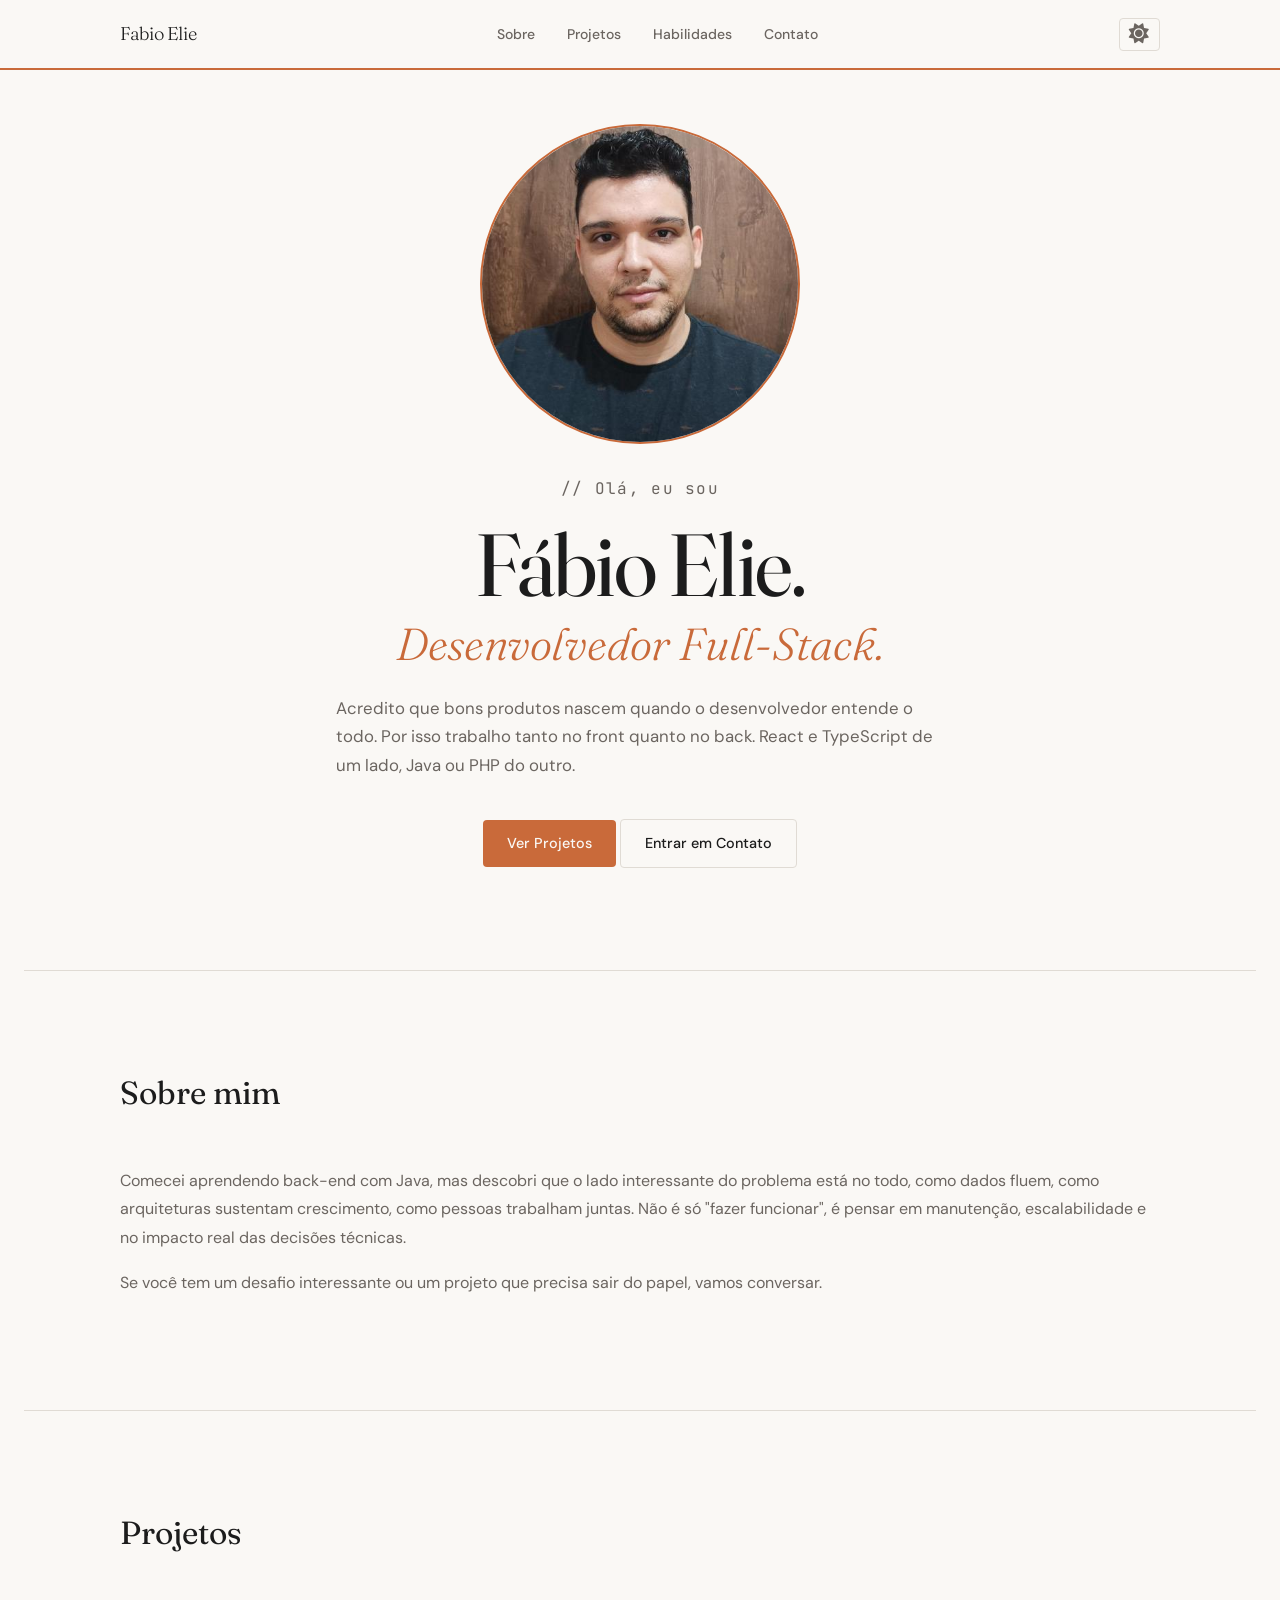
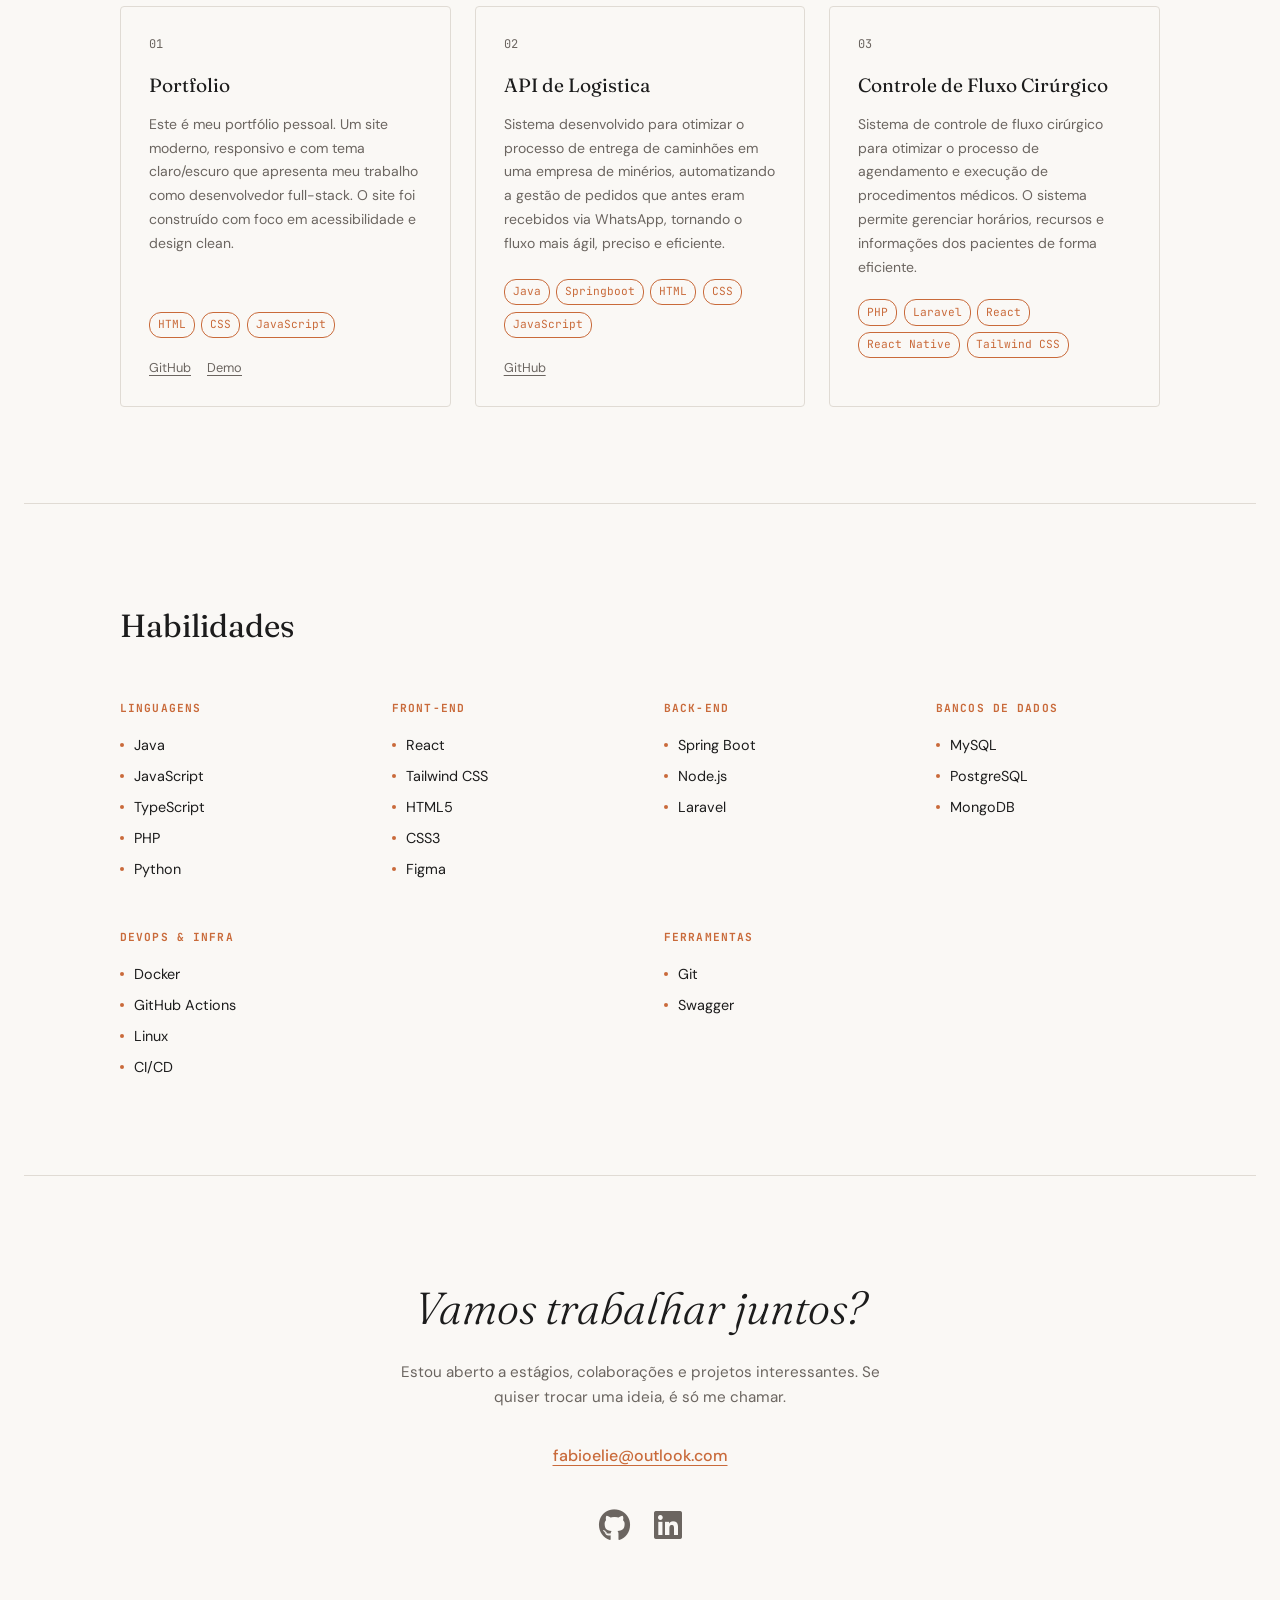
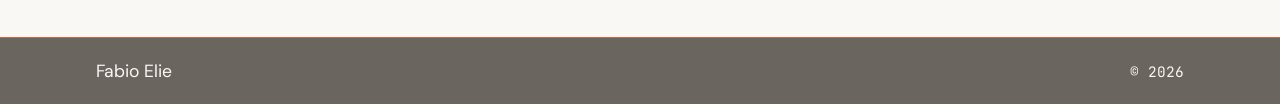
==== index.html @ 977f4936 "Commit Inicial" ====
<!DOCTYPE html>
<html lang="pt-BR">
<head>
  <meta charset="UTF-8" />
  <meta name="viewport" content="width=device-width, initial-scale=1.0" />
  <meta name="description" content="Fabio Elie — Desenvolvedor Full-Stack. Portfólio pessoal." />
  <title>Fabio Elie — Desenvolvedor Full-Stack</title>
  <link rel="stylesheet" href="CSS/index.css" />
  <link rel="stylesheet" href="https://cdnjs.cloudflare.com/ajax/libs/font-awesome/6.4.0/css/all.min.css" />
</head>

<body>
  <header>
    <nav>
      <a href="#inicio" class="nav-logo">Fabio Elie</a>

      <ul class="nav-links">
        <li><a href="#sobre">Sobre</a></li>
        <li><a href="#projetos">Projetos</a></li>
        <li><a href="#habilidades">Habilidades</a></li>
        <li><a href="#contato">Contato</a></li>
    </ul>
    
    <div class="nav-botoes">
        <button class="btn-hamburger" onclick="alternarMenu()" aria-label="Abrir menu">☰</button>
        <button class="btn-tema" onclick="alternarTema()" aria-label="Alternar modo escuro">
          <i id="icon-tema" class="fas fa-sun"></i>
        </button>
    </div>
</nav>

    <div id="menu-mobile" class="menu-mobile" role="navigation" aria-label="Menu mobile">
      <a href="#sobre" onclick="fecharMenu()">Sobre</a>
      <a href="#projetos" onclick="fecharMenu()">Projetos</a>
      <a href="#habilidades" onclick="fecharMenu()">Habilidades</a>
      <a href="#contato" onclick="fecharMenu()">Contato</a>
    </div>
  </header>

  <main>
    <section id="inicio">
      <div class="wrapper">
        <img src="IMAGES/eu.jpeg" alt="Fábio Elie" class="minha-foto" />
        <p class="ola">// Olá, eu sou</p>
        <h1 class="meu-nome">Fábio Elie.</h1>
        <h2 class="meu-titulo">Desenvolvedor Full-Stack.</h2>
        <p class="minha-descricao">
          Acredito que bons produtos nascem quando o desenvolvedor entende o todo.
          Por isso trabalho tanto no front quanto no back. React e TypeScript de um lado, Java ou PHP do outro.
        </p>
        <div class="hero-botoes">
          <a href="#projetos" class="btn-primario">Ver Projetos</a>
          <a href="#contato" class="btn-secundario">Entrar em Contato</a>
        </div>
      </div>
    </section>

    <hr />

    <section id="sobre">
      <div class="wrapper">
        <h2 class="titulo-secao">Sobre mim</h2>
        <div class="sobre">
          <div class="sobre-texto">
            <p>
              Comecei aprendendo back-end com Java, mas descobri que o lado interessante do problema está no todo, como dados fluem, como arquiteturas sustentam crescimento, como pessoas trabalham juntas. Não é só "fazer funcionar", é pensar em manutenção, escalabilidade e no impacto real das decisões técnicas.
            </p>
            <p>
              Se você tem um desafio interessante ou um projeto que precisa sair do papel, vamos conversar.
            </p>
          </div>
        </div>
      </div>
    </section>

    <hr />

    <section id="projetos">
      <div class="wrapper">
        <h2 class="titulo-secao">Projetos</h2>
        <div class="projetos-wrapper">

          <article class="card-projeto">
            <span class="card-numero">01</span>
            <h3 class="card-titulo">Portfolio</h3>
            <p class="card-descricao">
              Este é meu portfólio pessoal. Um site moderno, responsivo e com tema claro/escuro que apresenta meu trabalho como desenvolvedor full-stack. O site foi construído com foco em acessibilidade e design clean.
            </p>
            <div class="card-tags">
              <span class="tag">HTML</span>
              <span class="tag">CSS</span>
              <span class="tag">JavaScript</span>
            </div>
            <div class="card-links">
              <a href="https://github.com/FabioElie/Portfolio" aria-label="Ver código do projeto Portfolio no GitHub">GitHub</a>
              <a href="#" aria-label="Ver demonstração do projeto Portfolio">Demo</a>
            </div>
          </article>

          <article class="card-projeto">
            <span class="card-numero">02</span>
            <h3 class="card-titulo">API de Logistica</h3>
            <p class="card-descricao">
              Sistema desenvolvido para otimizar o processo de entrega de caminhões em uma empresa de minérios, automatizando a gestão de pedidos que antes eram recebidos via WhatsApp, tornando o fluxo mais ágil, preciso e eficiente. 
            </p>
            <div class="card-tags">
              <span class="tag">Java</span>
              <span class="tag">Springboot</span>
              <span class="tag">HTML</span>
              <span class="tag">CSS</span>
              <span class="tag">JavaScript</span>
            </div>
            <div class="card-links">
              <a href="https://github.com/FabioElie/API-Logistica" aria-label="Ver código do projeto API de Logistica no GitHub">GitHub</a>
            </div>
          </article>

          <article class="card-projeto">
            <span class="card-numero">03</span>
            <h3 class="card-titulo">Controle de Fluxo Cirúrgico</h3>
            <p class="card-descricao">
              Sistema de controle de fluxo cirúrgico para otimizar o processo de agendamento e execução de procedimentos médicos. O sistema permite gerenciar horários, recursos e informações dos pacientes de forma eficiente.
            </p>
            <div class="card-tags">
              <span class="tag">PHP</span>
              <span class="tag">Laravel</span>
              <span class="tag">React</span>
              <span class="tag">React Native</span>
              <span class="tag">Tailwind CSS</span>
            </div>
            <div class="card-links">
            </div>
          </article>

        </div>
      </div>
    </section>

    <hr />

    <section id="habilidades">
      <div class="wrapper">
        <h2 class="titulo-secao">Habilidades</h2>
        <div class="habilidades-grid">

          <div class="habilidade-categoria">
            <h3>Linguagens</h3>
            <ul>
              <li>Java</li>
              <li>JavaScript</li>
              <li>TypeScript</li>
              <li>PHP</li>
              <li>Python</li>
            </ul>
          </div>

          <div class="habilidade-categoria">
            <h3>Front-end</h3>
            <ul>
              <li>React</li>
              <li>Tailwind CSS</li>
              <li>HTML5</li>
              <li>CSS3</li>
              <li>Figma</li>
            </ul>
          </div>

          <div class="habilidade-categoria">
            <h3>Back-end</h3>
            <ul>
              <li>Spring Boot</li>
              <li>Node.js</li>
              <li>Laravel</li>
            </ul>
          </div>

          <div class="habilidade-categoria">
            <h3>Bancos de Dados</h3>
            <ul>
              <li>MySQL</li>
              <li>PostgreSQL</li>
              <li>MongoDB</li>
            </ul>
          </div>

          <div class="habilidade-categoria">
            <h3>DevOps &amp; Infra</h3>
            <ul>
              <li>Docker</li>
              <li>GitHub Actions</li>
              <li>Linux</li>
              <li>CI/CD</li>
            </ul>
          </div>

          <div class="habilidade-categoria">
            <h3>Ferramentas</h3>
            <ul>
              <li>Git</li>
              <li>Swagger</li>
            </ul>
          </div>

        </div>
      </div>
    </section>

    <hr />

    <section id="contato">
      <div class="wrapper">
        <h2 class="contato-titulo">Vamos trabalhar juntos?</h2>
        <p class="contato-descricao">
          Estou aberto a estágios, colaborações e projetos interessantes.
          Se quiser trocar uma ideia, é só me chamar.
        </p>
        <a href="mailto:fabioelie@outlook.com" class="contato-email">
          fabioelie@outlook.com
        </a>
        <div class="contato-redes">
          <a href="https://github.com/FabioElie" target="_blank"  aria-label="GitHub">
            <i class="fab fa-github"></i>
          </a>
          <a href="https://www.linkedin.com/in/fabio-elie/" target="_blank"  aria-label="LinkedIn">
            <i class="fab fa-linkedin"></i>
          </a>
        </div>
      </div>
    </section>

  </main>


  <footer>
    <div class="rodape-inner">
      <span class="rodape-nome">Fabio Elie</span>
      <span class="rodape-ano">© 2026</span>
    </div>
  </footer>

  <script src="JS/index.js"></script>

</body>
</html>
---- CSS/index.css ----
@import url('https://fonts.googleapis.com/css2?family=Fraunces:ital,opsz,wght@0,9..144,300;0,9..144,400;1,9..144,300;1,9..144,400&family=DM+Sans:wght@300;400;500&family=JetBrains+Mono:wght@400&display=swap');

*, *::before, *::after {
  box-sizing: border-box;
  margin: 0;
  padding: 0;
}

:root {
  --primario-2:   #faf8f5;
  --fundo-1:      #f2efea;
  --primario-1:   #1c1c1c;
  --secundario-1: #6b6560;
  --destaque:     #c96a3a;
  --fundo-2:      #e0dbd4;
}

html.escuro {
  --primario-2:   #141210;
  --fundo-1:      #1e1c19;
  --primario-1:   #f0ede8;
  --secundario-1: #9a948d;
  --destaque:     #d4784a;
  --fundo-2:      #2a2723;
}

html {
  scroll-behavior: smooth;
}

body {
  font-family: 'DM Sans', system-ui, sans-serif;
  font-weight: 400;
  background-color: var(--primario-2);
  color: var(--primario-1);
  transition: background-color 0.3s ease, color 0.3s ease;
  line-height: 1.6;
}

a {
  text-decoration: none;
}

img {
  display: block;
  max-width: 100%;
}

.wrapper {
  max-width: 68rem;
  margin: 0 auto;
  padding: 0 1.5rem;
}


header {
  position: sticky;
  top: 0;
  z-index: 100;
  background-color: var(--primario-2);
  backdrop-filter: blur(8px);
  border-bottom: 2px solid var(--destaque);
  transition: background-color 0.3s ease, border-color 0.3s ease;
}

nav {
  display: flex;
  justify-content: space-between;
  align-items: center;
  padding: 1.1rem 1.5rem;
  max-width: 68rem;
  margin: 0 auto;
}

.nav-logo {
  font-family: 'Fraunces', Georgia, serif;
  font-weight: 300;
  font-size: 1.15rem;
  letter-spacing: -0.02em;
  color: var(--primario-1);
}
.nav-logo:hover {
  color: var(--destaque);
}
.nav-links {
  display: flex;
  align-items: center;
  gap: 2rem;
  list-style: none;
}

.nav-links a {
  font-size: 0.875rem;
  font-weight: 500;
  color: var(--secundario-1);
  position: relative;
  transition: color 0.2s ease;
}

.nav-links a::after {
  content: '';
  position: absolute;
  bottom: -2px;
  left: 0;
  width: 0;
  height: 2px;
  background-color: var(--destaque);
  transition: width 0.25s ease;
}

.nav-links a:hover {
  color: var(--primario-1);
}

.nav-links a:hover::after {
  width: 100%;
}

.nav-botoes {
  display: flex;
  align-items: center;
  gap: 1rem;
}

.btn-tema {
  background: none;
  border: 1px solid var(--fundo-2);
  color: var(--secundario-1);
  cursor: pointer;
  padding: 0.35rem 0.6rem;
  border-radius: 4px;
  font-size: 1.25rem;
  line-height: 1;
  transition: border-color 0.2s ease, color 0.2s ease;
}

.btn-tema:hover {
  border-color: var(--destaque);
  color: var(--destaque);
}

.btn-hamburger {
  display: none;
  background: none;
  border: 1px solid var(--fundo-2);
  color: var(--secundario-1);
  cursor: pointer;
  padding: 0.35rem 0.6rem;
  border-radius: 4px;
  font-size: 1.25rem;
}

.menu-mobile {
  display: none;
  flex-direction: column;
  align-items: center;
  gap: 1.5rem;
  padding: 2rem 1.5rem;
  border-top: 1px solid var(--fundo-2);
  background-color: var(--primario-2);
  transition: background-color 0.3s ease;
}

.menu-mobile a {
  font-size: 1rem;
  font-weight: 500;
  color: var(--secundario-1);
  transition: color 0.2s ease;
}

.menu-mobile a:hover {
  color: var(--destaque);
}

@media (max-width: 768px) {
  .nav-links {
    display: none;
  }
  .btn-hamburger {
    display: block;
  }
}

#inicio {
  min-height: 100vh;
  display: flex;
  flex-direction: column;
  justify-content: center;
  padding: 1rem 1.5rem 4rem;
}

#inicio .wrapper {
  display: flex;
  flex-direction: column;
  gap: 0;
  align-items: center;
}

.minha-foto {
  width: 20rem;
  height: 20rem;
  border-radius: 50%;
  object-fit: cover;
  object-position: center top;
  margin-bottom: 2rem;
  transition: filter 0.4s ease;
  border: 2px solid var(--destaque);
}

.ola {
  font-family: 'JetBrains Mono', monospace;
  font-size: 1rem;
  color: var(--secundario-1);
  letter-spacing: 0.08em;
  margin-bottom: 1rem;
}

.meu-nome {
  font-family: 'Fraunces', Georgia, serif;
  font-weight: 400;
  font-size: clamp(3rem, 8vw, 5.5rem);
  line-height: 1.05;
  letter-spacing: -0.02em;
  color: var(--primario-1);
  margin-bottom: 0.5rem;
}

.meu-titulo {
  font-family: 'Fraunces', Georgia, serif;
  font-style: italic;
  font-weight: 300;
  font-size: clamp(1.5rem, 4vw, 2.8rem);
  line-height: 1.15;
  color: var(--destaque);
  margin-bottom: 1.5rem;
}

.minha-descricao {
  font-size: 1.05rem;
  color: var(--secundario-1);
  max-width: 38rem;
  line-height: 1.7;
  margin-bottom: 2.5rem;
}

.btn-primario {
  background-color: var(--destaque);
  color: var(--primario-2);
  border: none;
  padding: 0.75rem 1.5rem;
  font-family: 'DM Sans', system-ui, sans-serif;
  font-size: 0.9rem;
  font-weight: 500;
  border-radius: 4px;
  cursor: pointer;
  transition: opacity 0.2s ease;
  text-decoration: none;
  display: inline-block;
}

.btn-primario:hover {
  opacity: 0.85;
}

.btn-secundario {
  background: none;
  color: var(--primario-1);
  border: 1px solid var(--fundo-2);
  padding: 0.75rem 1.5rem;
  font-family: 'DM Sans', system-ui, sans-serif;
  font-size: 0.9rem;
  font-weight: 500;
  border-radius: 4px;
  cursor: pointer;
  transition: border-color 0.2s ease, background-color 0.2s ease, color 0.2s ease;
  text-decoration: none;
  display: inline-block;
}

.btn-secundario:hover {
  border-color: var(--primario-1);
  background-color: var(--primario-1);
  color: var(--primario-2);
}

hr {
  border: none;
  border-top: 1px solid var(--fundo-2);
  margin: 0 1.5rem;
}

section {
  padding: 6rem 0;
}

.titulo-secao {
  font-family: 'Fraunces', Georgia, serif;
  font-weight: 400;
  font-size: 2rem;
  color: var(--primario-1);
  margin-bottom: 3rem;
}


.sobre {
  display: flex;
  gap: 4rem;
  align-items: start;
}

.sobre-texto p {
  font-size: 1rem;
  color: var(--secundario-1);
  line-height: 1.8;
  margin-bottom: 1rem;
}





@media (max-width: 768px) {
  .sobre {
    flex-direction: column;
    gap: 2rem;
  }
}

.projetos-wrapper {
  display: flex;
  flex-wrap: wrap;
  gap: 1.5rem;
}

.card-projeto {
  border: 1px solid var(--fundo-2);
  padding: 1.75rem;
  border-radius: 4px;
  display: flex;
  flex-direction: column;
  gap: 0;
  transition: border-color 0.25s ease;
  flex: 1;
  min-width: 280px;
}

.card-projeto:hover {
  border-color: var(--destaque);
}

@media (max-width: 900px) {
  .card-projeto {
    flex: 1 1 100%;
  }
}

.card-numero {
  font-family: 'JetBrains Mono', monospace;
  font-size: 0.75rem;
  color: var(--secundario-1);
  margin-bottom: 1rem;
}

.card-titulo {
  font-family: 'Fraunces', Georgia, serif;
  font-weight: 400;
  font-size: 1.2rem;
  color: var(--primario-1);
  margin-bottom: 0.75rem;
  transition: color 0.2s ease;
}

.card-projeto:hover .card-titulo {
  color: var(--destaque);
}

.card-descricao {
  font-size: 0.875rem;
  color: var(--secundario-1);
  line-height: 1.7;
  margin-bottom: 1.25rem;
  flex: 1;
}

.card-tags {
  display: flex;
  flex-wrap: wrap;
  gap: 0.4rem;
  margin-bottom: 1.25rem;
}

.tag {
  font-family: 'JetBrains Mono', monospace;
  font-size: 0.7rem;
  color: var(--destaque);
  border: 1px solid var(--destaque);
  padding: 0.2rem 0.5rem;
  border-radius: 12px;
}

.card-links {
  display: flex;
  gap: 1rem;
}

.card-links a {
  font-size: 0.8rem;
  color: var(--secundario-1);
  text-decoration: underline;
  text-underline-offset: 3px;
  transition: color 0.2s ease;
}

.card-links a:hover {
  color: var(--primario-1);
}

.habilidades-grid {
  display: flex;
  flex-wrap: wrap;
  gap: 3rem;
}

.habilidade-categoria {
  flex: 1;
  min-width: 200px;
}

@media (max-width: 768px) {
  .habilidade-categoria {
    flex: 1 1 calc(50% - 1.5rem);
  }
}

@media (max-width: 480px) {
  .habilidade-categoria {
    flex: 1 1 100%;
  }
}

.habilidade-categoria h3 {
  font-family: 'JetBrains Mono', monospace;
  font-size: 0.7rem;
  text-transform: uppercase;
  letter-spacing: 0.1em;
  color: var(--destaque);
  margin-bottom: 1rem;
}

.habilidade-categoria ul {
  list-style: none;
  display: flex;
  flex-direction: column;
  gap: 0.5rem;
}

.habilidade-categoria li {
  font-size: 0.9rem;
  color: var(--primario-1);
  display: flex;
  align-items: center;
  gap: 0.6rem;
}

.habilidade-categoria li::before {
  content: '';
  width: 4px;
  height: 4px;
  background-color: var(--destaque);
  border-radius: 50%;
  flex-shrink: 0;
}

#contato .wrapper {
  text-align: center;
  max-width: 36rem;
}

.contato-titulo {
  font-family: 'Fraunces', Georgia, serif;
  font-style: italic;
  font-weight: 300;
  font-size: clamp(1.8rem, 4vw, 2.8rem);
  color: var(--primario-1);
  margin-bottom: 1rem;
}

.contato-descricao {
  font-size: 0.95rem;
  color: var(--secundario-1);
  margin-bottom: 2rem;
  line-height: 1.7;
}

.contato-email {
  font-size: 1rem;
  font-weight: 500;
  color: var(--destaque);
  text-decoration: underline;
  text-underline-offset: 4px;
  transition: color 0.2s ease;
}

.contato-email:hover {
  color: var(--primario-1);
}

.contato-redes {
  display: flex;
  justify-content: center;
  gap: 1.5rem;
  margin-top: 2.5rem;
}

.contato-redes a {
  color: var(--secundario-1);
  transition: color 0.2s ease;
  font-size: 2rem;
  display: flex;
  align-items: center;
  justify-content: center;
}

.contato-redes a:hover {
  color: var(--destaque);
}

footer {
  border-top: 1px solid var(--destaque);
  padding: 1.2rem 1.5rem;
  background-color: var(--secundario-1);
}

.rodape-inner {
  max-width: 68rem;
  margin: 0 auto;
  display: flex;
  justify-content: space-between;
  align-items: center;
}

.rodape-nome {
  font-size: 1.1rem;
  color: var(--primario-2);
}

.rodape-ano {
  font-family: 'JetBrains Mono', monospace;
  font-size: 0.9rem;
  color: var(--primario-2);
}
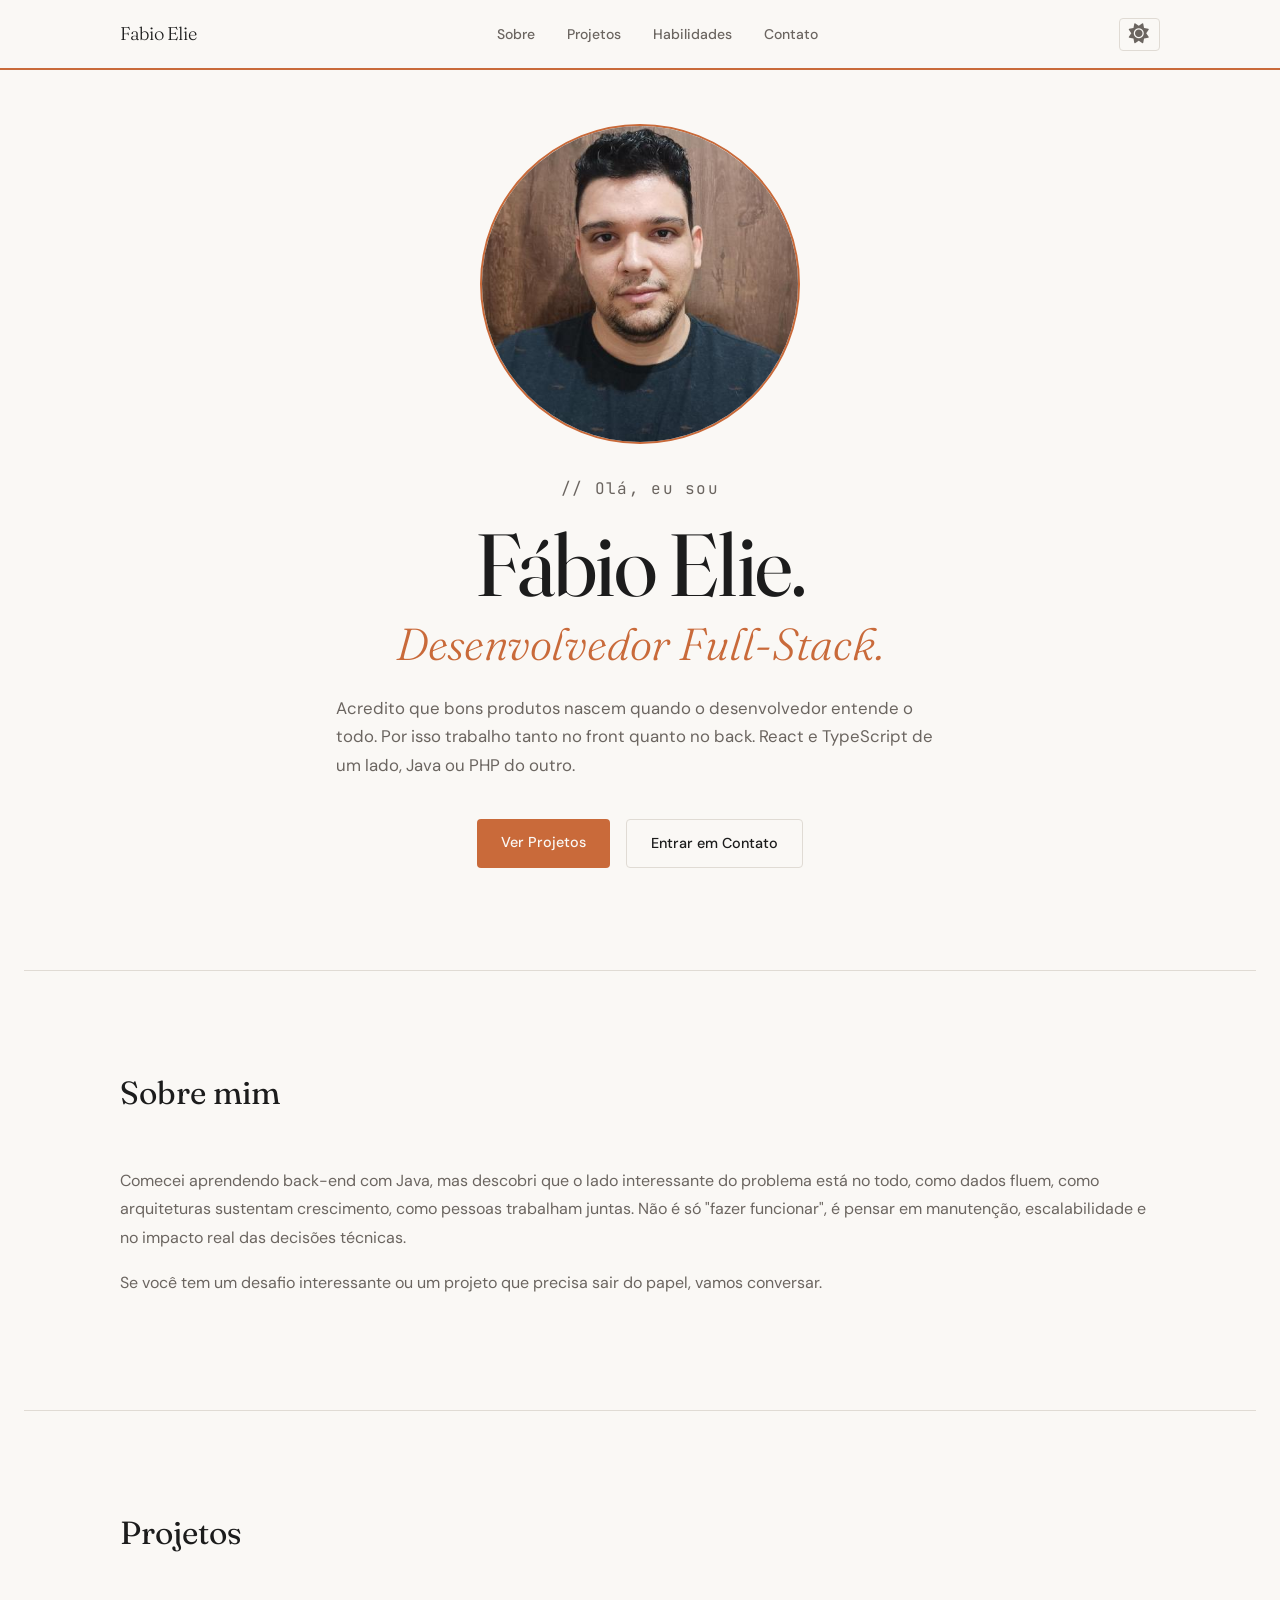
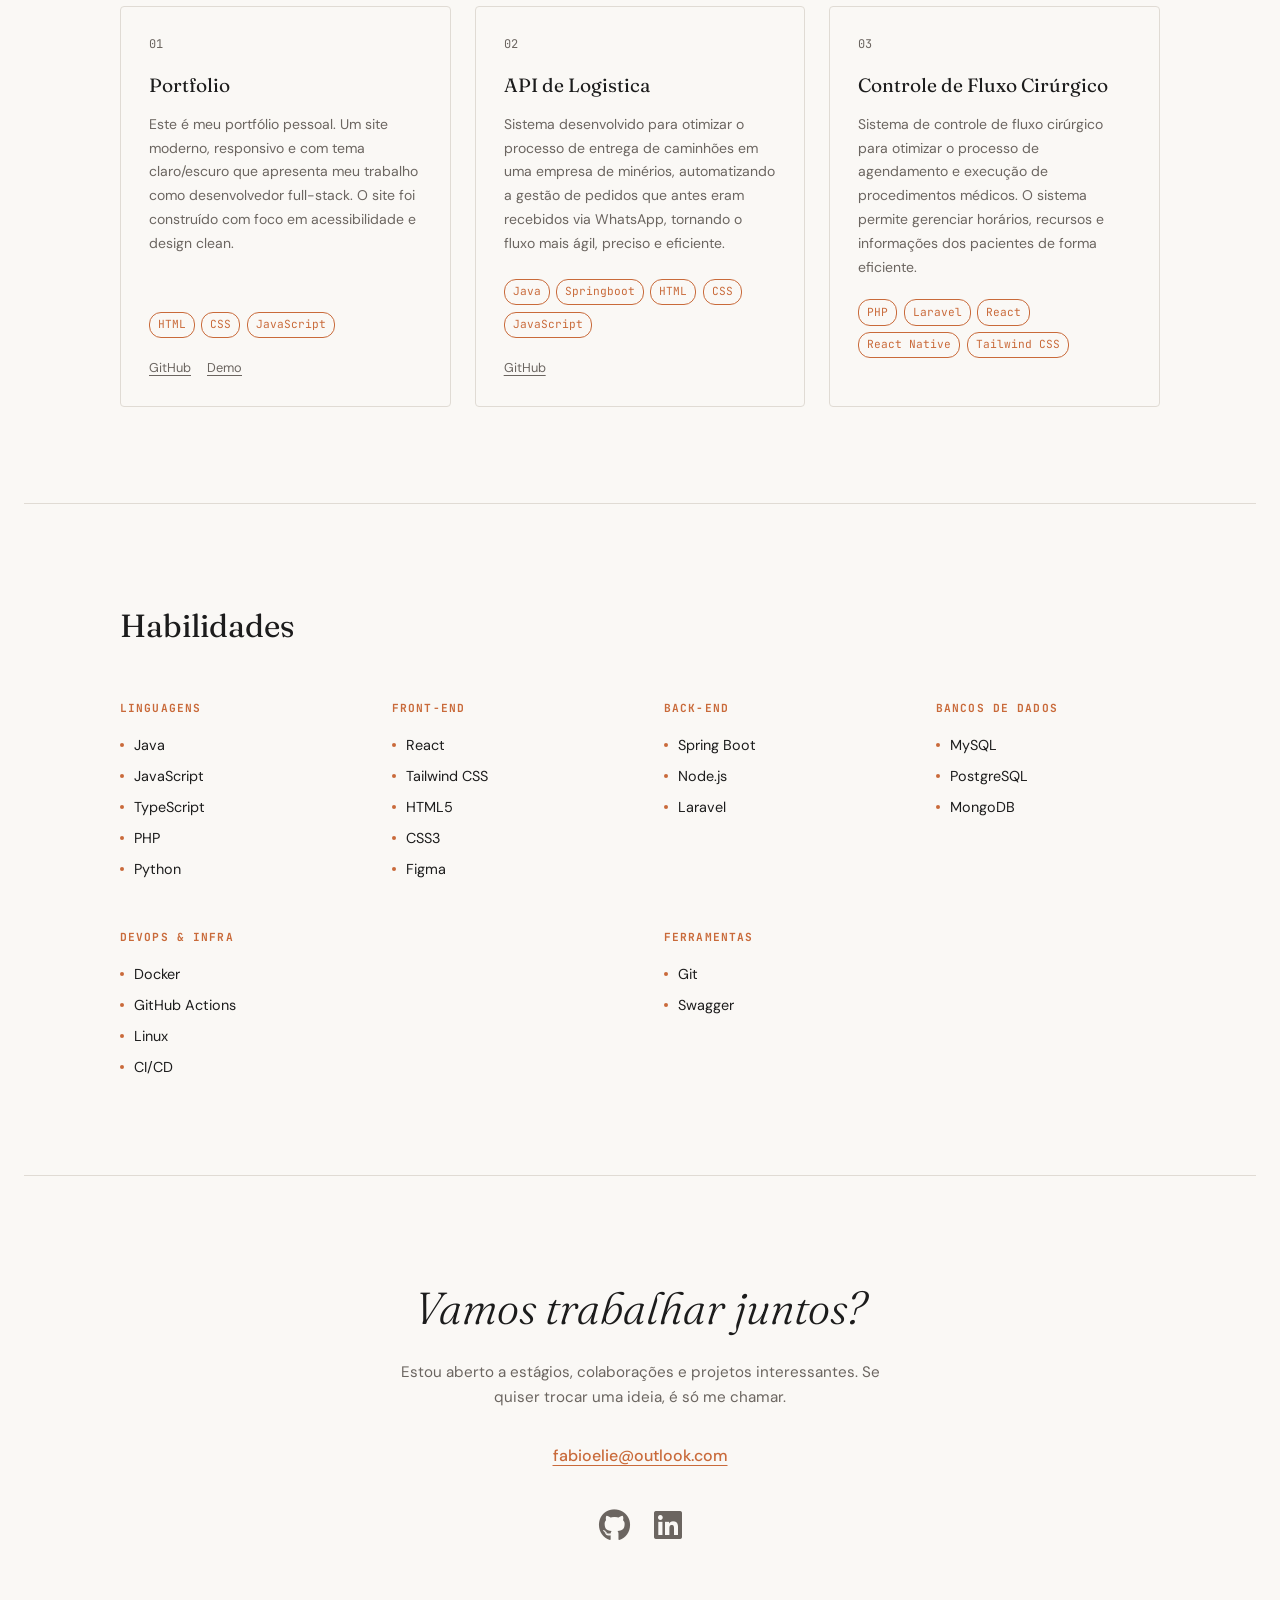
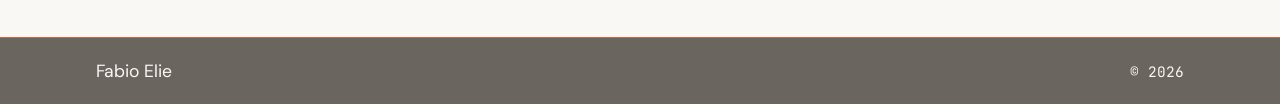
==== commit 4cd58180: "fix: arrumando posicionamento dos botoes 'ver projetos' e 'entre em contato'" ====
--- a/index.html
+++ b/index.html
@@ -48,7 +48,7 @@
           Acredito que bons produtos nascem quando o desenvolvedor entende o todo.
           Por isso trabalho tanto no front quanto no back. React e TypeScript de um lado, Java ou PHP do outro.
         </p>
-        <div class="hero-botoes">
+        <div class="botoes">
           <a href="#projetos" class="btn-primario">Ver Projetos</a>
           <a href="#contato" class="btn-secundario">Entrar em Contato</a>
         </div>
@@ -93,7 +93,7 @@
             </div>
             <div class="card-links">
               <a href="https://github.com/FabioElie/Portfolio" aria-label="Ver código do projeto Portfolio no GitHub">GitHub</a>
-              <a href="#" aria-label="Ver demonstração do projeto Portfolio">Demo</a>
+              <a href="https://fabioelie.github.io/Portfolio/" aria-label="Ver demonstração do projeto Portfolio">Demo</a>
             </div>
           </article>
 
--- a/CSS/index.css
+++ b/CSS/index.css
@@ -243,6 +243,10 @@
   margin-bottom: 2.5rem;
 }
 
+.botoes{
+    display: flex;
+    gap: 1rem;
+}
 .btn-primario {
   background-color: var(--destaque);
   color: var(--primario-2);
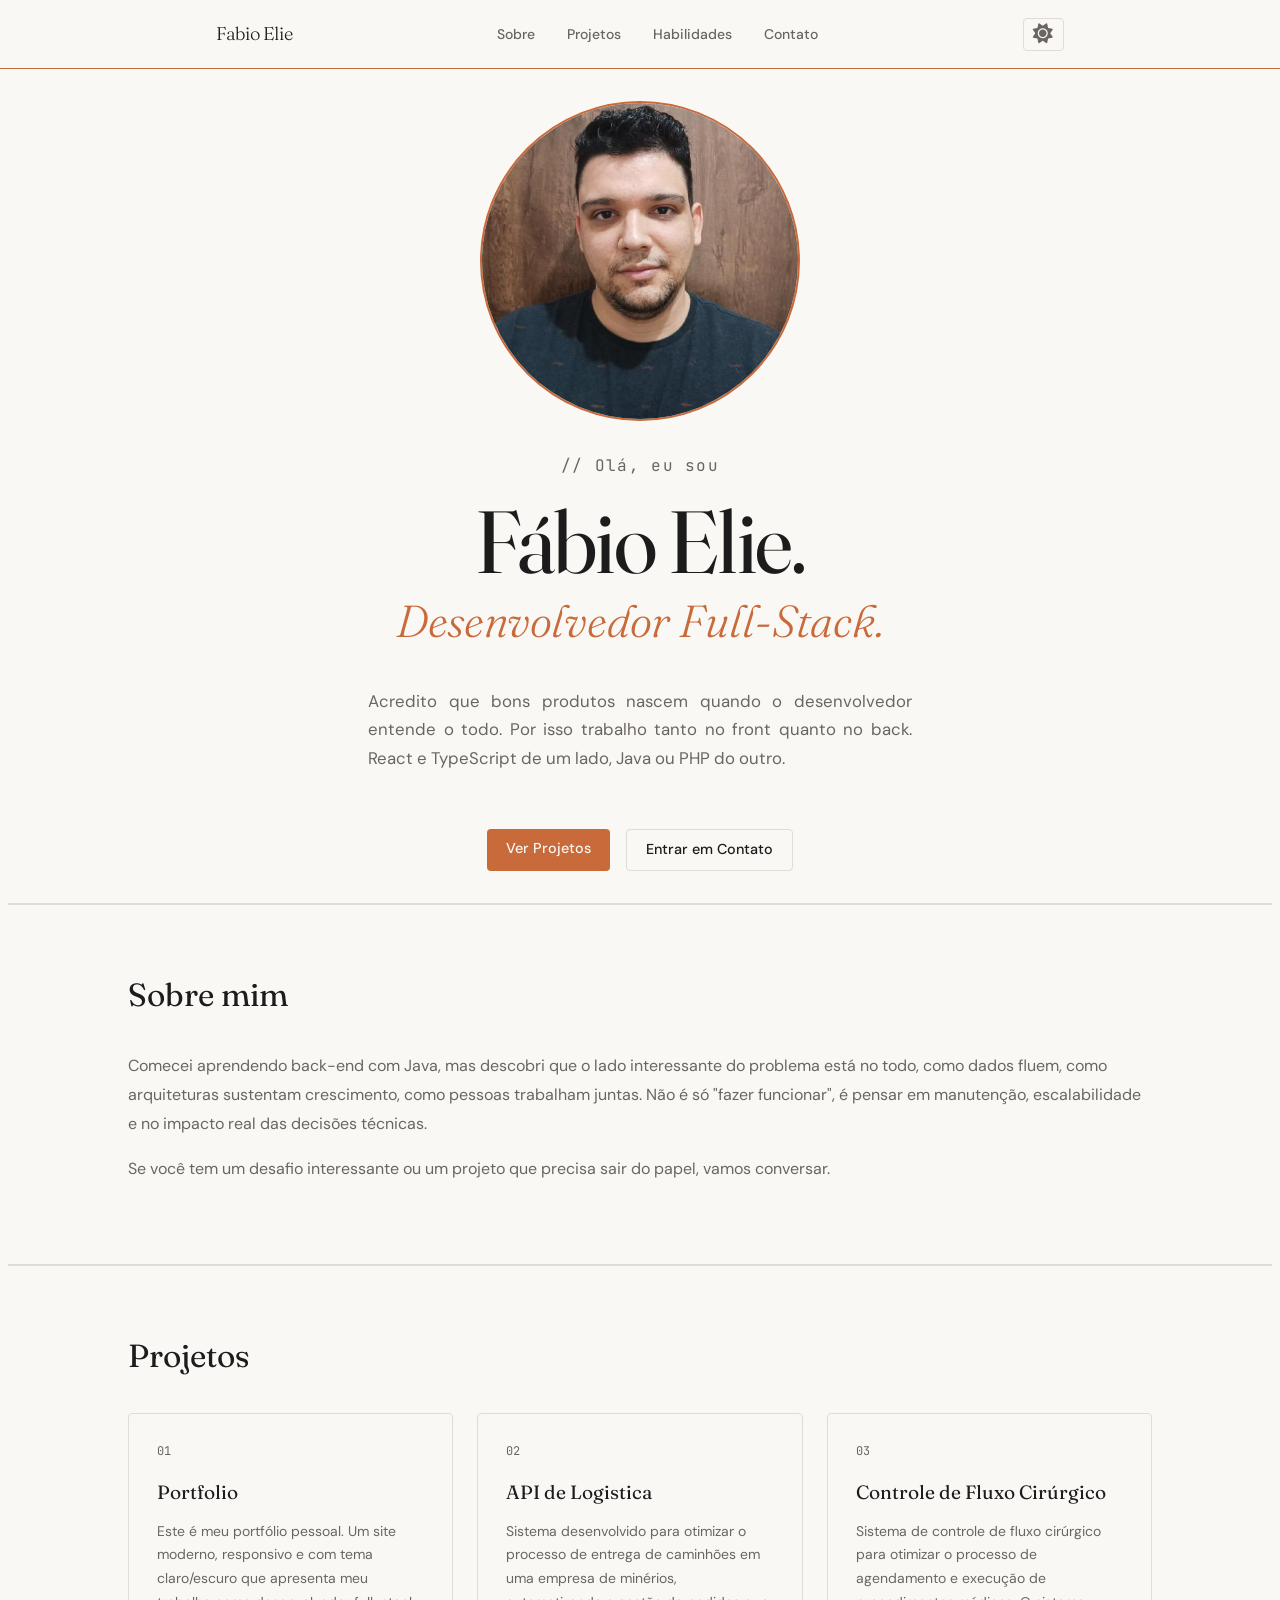
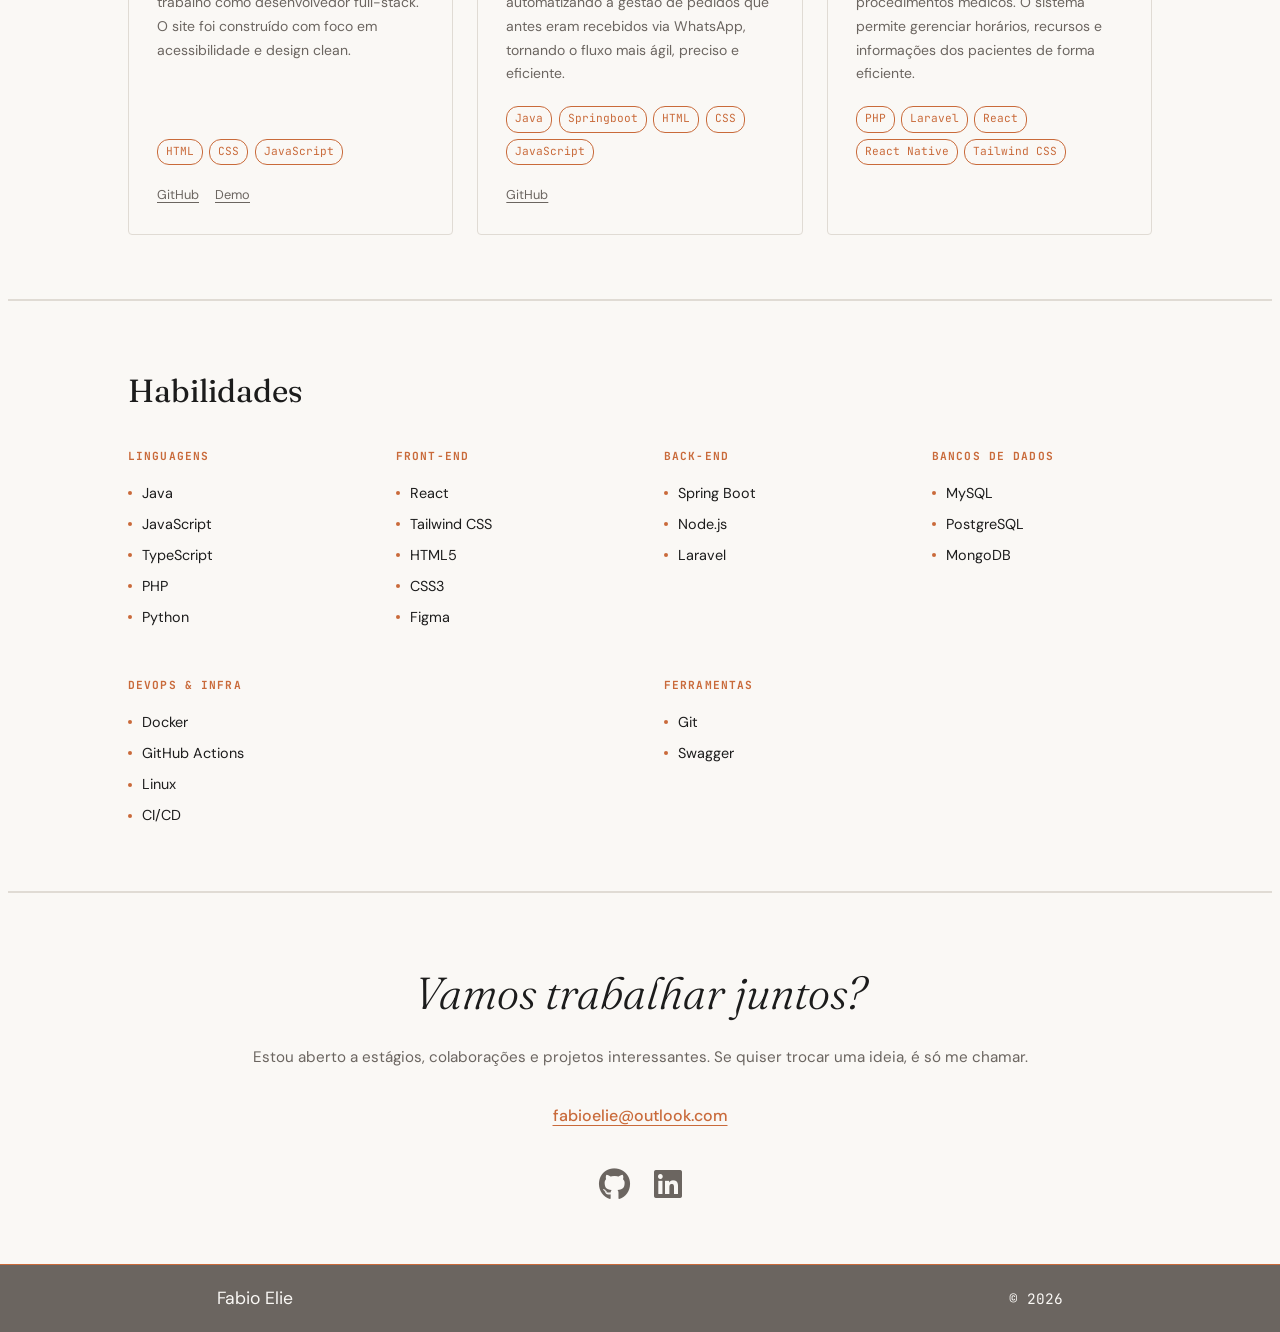
==== commit e57fb2e7: "estilizacao" ====
--- a/index.html
+++ b/index.html
@@ -20,7 +20,7 @@
         <li><a href="#habilidades">Habilidades</a></li>
         <li><a href="#contato">Contato</a></li>
     </ul>
-    
+
     <div class="nav-botoes">
         <button class="btn-hamburger" onclick="alternarMenu()" aria-label="Abrir menu">☰</button>
         <button class="btn-tema" onclick="alternarTema()" aria-label="Alternar modo escuro">
@@ -40,7 +40,7 @@
   <main>
     <section id="inicio">
       <div class="wrapper">
-        <img src="IMAGES/eu.jpeg" alt="Fábio Elie" class="minha-foto" />
+        <img src="IMAGES/eu.jpeg" alt="Foto do Desenvolvedor Fábio Elie" class="minha-foto" />
         <p class="ola">// Olá, eu sou</p>
         <h1 class="meu-nome">Fábio Elie.</h1>
         <h2 class="meu-titulo">Desenvolvedor Full-Stack.</h2>
@@ -101,7 +101,7 @@
             <span class="card-numero">02</span>
             <h3 class="card-titulo">API de Logistica</h3>
             <p class="card-descricao">
-              Sistema desenvolvido para otimizar o processo de entrega de caminhões em uma empresa de minérios, automatizando a gestão de pedidos que antes eram recebidos via WhatsApp, tornando o fluxo mais ágil, preciso e eficiente. 
+              Sistema desenvolvido para otimizar o processo de entrega de caminhões em uma empresa de minérios, automatizando a gestão de pedidos que antes eram recebidos via WhatsApp, tornando o fluxo mais ágil, preciso e eficiente.
             </p>
             <div class="card-tags">
               <span class="tag">Java</span>
@@ -128,7 +128,8 @@
               <span class="tag">React Native</span>
               <span class="tag">Tailwind CSS</span>
             </div>
-            <div class="card-links">
+            <div class="card-links" id="nao-mostrar">
+              <a>.</a>
             </div>
           </article>
 
--- a/CSS/index.css
+++ b/CSS/index.css
@@ -1,4 +1,10 @@
 @import url('https://fonts.googleapis.com/css2?family=Fraunces:ital,opsz,wght@0,9..144,300;0,9..144,400;1,9..144,300;1,9..144,400&family=DM+Sans:wght@300;400;500&family=JetBrains+Mono:wght@400&display=swap');
+@import url(header.css);
+@import url(inicio.css);
+@import url(projetos.css);
+@import url(skills.css);
+@import url(contato.css);
+@import url(footer.css);
 
 *, *::before, *::after {
   box-sizing: border-box;
@@ -47,254 +53,19 @@
 }
 
 .wrapper {
-  max-width: 68rem;
+  min-width: 100%;
   margin: 0 auto;
-  padding: 0 1.5rem;
-}
-
-
-header {
-  position: sticky;
-  top: 0;
-  z-index: 100;
-  background-color: var(--primario-2);
-  backdrop-filter: blur(8px);
-  border-bottom: 2px solid var(--destaque);
-  transition: background-color 0.3s ease, border-color 0.3s ease;
-}
-
-nav {
-  display: flex;
-  justify-content: space-between;
-  align-items: center;
-  padding: 1.1rem 1.5rem;
-  max-width: 68rem;
-  margin: 0 auto;
-}
-
-.nav-logo {
-  font-family: 'Fraunces', Georgia, serif;
-  font-weight: 300;
-  font-size: 1.15rem;
-  letter-spacing: -0.02em;
-  color: var(--primario-1);
-}
-.nav-logo:hover {
-  color: var(--destaque);
-}
-.nav-links {
-  display: flex;
-  align-items: center;
-  gap: 2rem;
-  list-style: none;
-}
-
-.nav-links a {
-  font-size: 0.875rem;
-  font-weight: 500;
-  color: var(--secundario-1);
-  position: relative;
-  transition: color 0.2s ease;
-}
-
-.nav-links a::after {
-  content: '';
-  position: absolute;
-  bottom: -2px;
-  left: 0;
-  width: 0;
-  height: 2px;
-  background-color: var(--destaque);
-  transition: width 0.25s ease;
-}
-
-.nav-links a:hover {
-  color: var(--primario-1);
-}
-
-.nav-links a:hover::after {
-  width: 100%;
-}
-
-.nav-botoes {
-  display: flex;
-  align-items: center;
-  gap: 1rem;
-}
-
-.btn-tema {
-  background: none;
-  border: 1px solid var(--fundo-2);
-  color: var(--secundario-1);
-  cursor: pointer;
-  padding: 0.35rem 0.6rem;
-  border-radius: 4px;
-  font-size: 1.25rem;
-  line-height: 1;
-  transition: border-color 0.2s ease, color 0.2s ease;
-}
-
-.btn-tema:hover {
-  border-color: var(--destaque);
-  color: var(--destaque);
-}
-
-.btn-hamburger {
-  display: none;
-  background: none;
-  border: 1px solid var(--fundo-2);
-  color: var(--secundario-1);
-  cursor: pointer;
-  padding: 0.35rem 0.6rem;
-  border-radius: 4px;
-  font-size: 1.25rem;
-}
-
-.menu-mobile {
-  display: none;
-  flex-direction: column;
-  align-items: center;
-  gap: 1.5rem;
-  padding: 2rem 1.5rem;
-  border-top: 1px solid var(--fundo-2);
-  background-color: var(--primario-2);
-  transition: background-color 0.3s ease;
-}
-
-.menu-mobile a {
-  font-size: 1rem;
-  font-weight: 500;
-  color: var(--secundario-1);
-  transition: color 0.2s ease;
-}
-
-.menu-mobile a:hover {
-  color: var(--destaque);
-}
-
-@media (max-width: 768px) {
-  .nav-links {
-    display: none;
-  }
-  .btn-hamburger {
-    display: block;
-  }
-}
-
-#inicio {
-  min-height: 100vh;
-  display: flex;
-  flex-direction: column;
-  justify-content: center;
-  padding: 1rem 1.5rem 4rem;
-}
-
-#inicio .wrapper {
-  display: flex;
-  flex-direction: column;
-  gap: 0;
-  align-items: center;
-}
-
-.minha-foto {
-  width: 20rem;
-  height: 20rem;
-  border-radius: 50%;
-  object-fit: cover;
-  object-position: center top;
-  margin-bottom: 2rem;
-  transition: filter 0.4s ease;
-  border: 2px solid var(--destaque);
-}
-
-.ola {
-  font-family: 'JetBrains Mono', monospace;
-  font-size: 1rem;
-  color: var(--secundario-1);
-  letter-spacing: 0.08em;
-  margin-bottom: 1rem;
-}
-
-.meu-nome {
-  font-family: 'Fraunces', Georgia, serif;
-  font-weight: 400;
-  font-size: clamp(3rem, 8vw, 5.5rem);
-  line-height: 1.05;
-  letter-spacing: -0.02em;
-  color: var(--primario-1);
-  margin-bottom: 0.5rem;
-}
-
-.meu-titulo {
-  font-family: 'Fraunces', Georgia, serif;
-  font-style: italic;
-  font-weight: 300;
-  font-size: clamp(1.5rem, 4vw, 2.8rem);
-  line-height: 1.15;
-  color: var(--destaque);
-  margin-bottom: 1.5rem;
-}
-
-.minha-descricao {
-  font-size: 1.05rem;
-  color: var(--secundario-1);
-  max-width: 38rem;
-  line-height: 1.7;
-  margin-bottom: 2.5rem;
-}
-
-.botoes{
-    display: flex;
-    gap: 1rem;
-}
-.btn-primario {
-  background-color: var(--destaque);
-  color: var(--primario-2);
-  border: none;
-  padding: 0.75rem 1.5rem;
-  font-family: 'DM Sans', system-ui, sans-serif;
-  font-size: 0.9rem;
-  font-weight: 500;
-  border-radius: 4px;
-  cursor: pointer;
-  transition: opacity 0.2s ease;
-  text-decoration: none;
-  display: inline-block;
-}
-
-.btn-primario:hover {
-  opacity: 0.85;
-}
-
-.btn-secundario {
-  background: none;
-  color: var(--primario-1);
-  border: 1px solid var(--fundo-2);
-  padding: 0.75rem 1.5rem;
-  font-family: 'DM Sans', system-ui, sans-serif;
-  font-size: 0.9rem;
-  font-weight: 500;
-  border-radius: 4px;
-  cursor: pointer;
-  transition: border-color 0.2s ease, background-color 0.2s ease, color 0.2s ease;
-  text-decoration: none;
-  display: inline-block;
-}
-
-.btn-secundario:hover {
-  border-color: var(--primario-1);
-  background-color: var(--primario-1);
-  color: var(--primario-2);
+  padding: 0 10%;
 }
 
 hr {
   border: none;
-  border-top: 1px solid var(--fundo-2);
-  margin: 0 1.5rem;
+  border-top: 2px solid var(--fundo-2);
+  margin: 0 0.5rem;
 }
 
 section {
-  padding: 6rem 0;
+  padding: 4rem 0;
 }
 
 .titulo-secao {
@@ -302,14 +73,7 @@
   font-weight: 400;
   font-size: 2rem;
   color: var(--primario-1);
-  margin-bottom: 3rem;
-}
-
-
-.sobre {
-  display: flex;
-  gap: 4rem;
-  align-items: start;
+  margin-bottom: 2rem;
 }
 
 .sobre-texto p {
@@ -319,237 +83,6 @@
   margin-bottom: 1rem;
 }
 
-
-
-
-
-@media (max-width: 768px) {
-  .sobre {
-    flex-direction: column;
-    gap: 2rem;
-  }
+#nao-mostrar {
+  opacity: 0%;
 }
-
-.projetos-wrapper {
-  display: flex;
-  flex-wrap: wrap;
-  gap: 1.5rem;
-}
-
-.card-projeto {
-  border: 1px solid var(--fundo-2);
-  padding: 1.75rem;
-  border-radius: 4px;
-  display: flex;
-  flex-direction: column;
-  gap: 0;
-  transition: border-color 0.25s ease;
-  flex: 1;
-  min-width: 280px;
-}
-
-.card-projeto:hover {
-  border-color: var(--destaque);
-}
-
-@media (max-width: 900px) {
-  .card-projeto {
-    flex: 1 1 100%;
-  }
-}
-
-.card-numero {
-  font-family: 'JetBrains Mono', monospace;
-  font-size: 0.75rem;
-  color: var(--secundario-1);
-  margin-bottom: 1rem;
-}
-
-.card-titulo {
-  font-family: 'Fraunces', Georgia, serif;
-  font-weight: 400;
-  font-size: 1.2rem;
-  color: var(--primario-1);
-  margin-bottom: 0.75rem;
-  transition: color 0.2s ease;
-}
-
-.card-projeto:hover .card-titulo {
-  color: var(--destaque);
-}
-
-.card-descricao {
-  font-size: 0.875rem;
-  color: var(--secundario-1);
-  line-height: 1.7;
-  margin-bottom: 1.25rem;
-  flex: 1;
-}
-
-.card-tags {
-  display: flex;
-  flex-wrap: wrap;
-  gap: 0.4rem;
-  margin-bottom: 1.25rem;
-}
-
-.tag {
-  font-family: 'JetBrains Mono', monospace;
-  font-size: 0.7rem;
-  color: var(--destaque);
-  border: 1px solid var(--destaque);
-  padding: 0.2rem 0.5rem;
-  border-radius: 12px;
-}
-
-.card-links {
-  display: flex;
-  gap: 1rem;
-}
-
-.card-links a {
-  font-size: 0.8rem;
-  color: var(--secundario-1);
-  text-decoration: underline;
-  text-underline-offset: 3px;
-  transition: color 0.2s ease;
-}
-
-.card-links a:hover {
-  color: var(--primario-1);
-}
-
-.habilidades-grid {
-  display: flex;
-  flex-wrap: wrap;
-  gap: 3rem;
-}
-
-.habilidade-categoria {
-  flex: 1;
-  min-width: 200px;
-}
-
-@media (max-width: 768px) {
-  .habilidade-categoria {
-    flex: 1 1 calc(50% - 1.5rem);
-  }
-}
-
-@media (max-width: 480px) {
-  .habilidade-categoria {
-    flex: 1 1 100%;
-  }
-}
-
-.habilidade-categoria h3 {
-  font-family: 'JetBrains Mono', monospace;
-  font-size: 0.7rem;
-  text-transform: uppercase;
-  letter-spacing: 0.1em;
-  color: var(--destaque);
-  margin-bottom: 1rem;
-}
-
-.habilidade-categoria ul {
-  list-style: none;
-  display: flex;
-  flex-direction: column;
-  gap: 0.5rem;
-}
-
-.habilidade-categoria li {
-  font-size: 0.9rem;
-  color: var(--primario-1);
-  display: flex;
-  align-items: center;
-  gap: 0.6rem;
-}
-
-.habilidade-categoria li::before {
-  content: '';
-  width: 4px;
-  height: 4px;
-  background-color: var(--destaque);
-  border-radius: 50%;
-  flex-shrink: 0;
-}
-
-#contato .wrapper {
-  text-align: center;
-  max-width: 36rem;
-}
-
-.contato-titulo {
-  font-family: 'Fraunces', Georgia, serif;
-  font-style: italic;
-  font-weight: 300;
-  font-size: clamp(1.8rem, 4vw, 2.8rem);
-  color: var(--primario-1);
-  margin-bottom: 1rem;
-}
-
-.contato-descricao {
-  font-size: 0.95rem;
-  color: var(--secundario-1);
-  margin-bottom: 2rem;
-  line-height: 1.7;
-}
-
-.contato-email {
-  font-size: 1rem;
-  font-weight: 500;
-  color: var(--destaque);
-  text-decoration: underline;
-  text-underline-offset: 4px;
-  transition: color 0.2s ease;
-}
-
-.contato-email:hover {
-  color: var(--primario-1);
-}
-
-.contato-redes {
-  display: flex;
-  justify-content: center;
-  gap: 1.5rem;
-  margin-top: 2.5rem;
-}
-
-.contato-redes a {
-  color: var(--secundario-1);
-  transition: color 0.2s ease;
-  font-size: 2rem;
-  display: flex;
-  align-items: center;
-  justify-content: center;
-}
-
-.contato-redes a:hover {
-  color: var(--destaque);
-}
-
-footer {
-  border-top: 1px solid var(--destaque);
-  padding: 1.2rem 1.5rem;
-  background-color: var(--secundario-1);
-}
-
-.rodape-inner {
-  max-width: 68rem;
-  margin: 0 auto;
-  display: flex;
-  justify-content: space-between;
-  align-items: center;
-}
-
-.rodape-nome {
-  font-size: 1.1rem;
-  color: var(--primario-2);
-}
-
-.rodape-ano {
-  font-family: 'JetBrains Mono', monospace;
-  font-size: 0.9rem;
-  color: var(--primario-2);
-}
